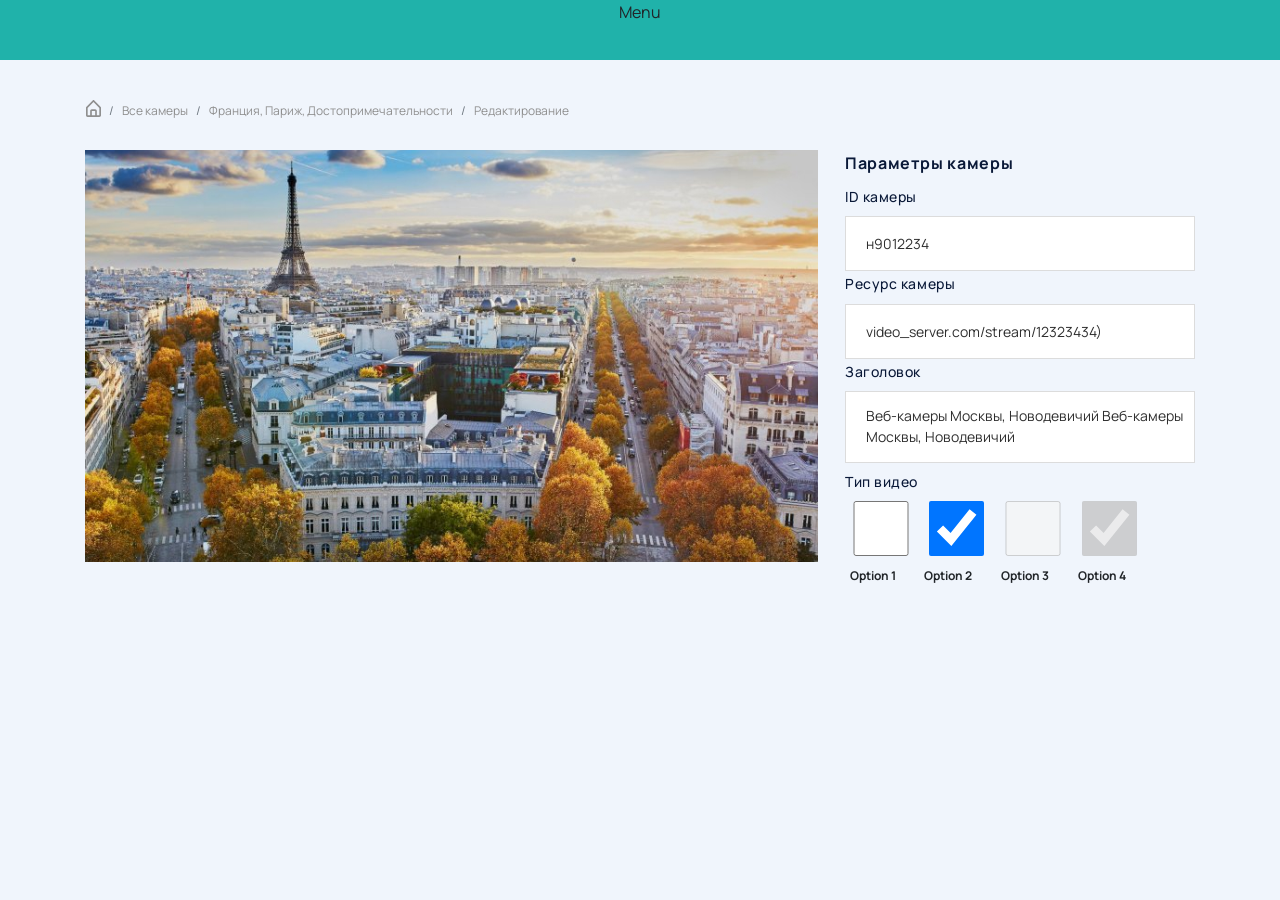
==== 4 Страница выбранной камеры - редактирование/index.html @ 73a0d52f "13.09" ====
<!DOCTYPE html>
<html lang="en">

<head>
    <meta charset="UTF-8">
    <meta http-equiv="X-UA-Compatible" content="IE=edge">
    <meta name="viewport" content="width=device-width, initial-scale=1.0">
    <link rel="stylesheet" href="https://maxcdn.bootstrapcdn.com/bootstrap/4.0.0/css/bootstrap.min.css"
        integrity="sha384-Gn5384xqQ1aoWXA+058RXPxPg6fy4IWvTNh0E263XmFcJlSAwiGgFAW/dAiS6JXm" crossorigin="anonymous">
    <link rel="stylesheet" href="css/style.css">
    <link rel="preconnect" href="https://fonts.googleapis.com">
    <link rel="preconnect" href="https://fonts.gstatic.com" crossorigin>
    <link href="https://fonts.googleapis.com/css2?family=Manrope:wght@200;300;400;500;600;700;800&display=swap"
        rel="stylesheet">
    <title>Document</title>
</head>

<body>
    <div class="navv">
        <p>Menu</p>
    </div>
    <main>
        <div class="container">
            <div class="row">
                <div aria-label="breadcrumb page_name">
                    <ol class="breadcrumb align-items-center">
                        <li class="breadcrumb-item home_icom">
                            <a href="">
                                <svg xmlns="http://www.w3.org/2000/svg" width="15" height="17" viewBox="0 0 15 17"
                                    fill="none">
                                    <path
                                        d="M1.66667 17H13.3333C14.2525 17 15 16.2376 15 15.3V7.65009C15.0001 7.53846 14.9786 7.4279 14.9367 7.32477C14.8948 7.22165 14.8333 7.12798 14.7558 7.04915L8.08917 0.249218C8.01184 0.170215 7.92001 0.107539 7.81891 0.0647751C7.71781 0.0220114 7.60944 0 7.5 0C7.39056 0 7.28218 0.0220114 7.18109 0.0647751C7.07999 0.107539 6.98816 0.170215 6.91083 0.249218L0.244167 7.04915C0.166669 7.12798 0.105203 7.22165 0.0633014 7.32477C0.0213996 7.4279 -0.000112617 7.53846 4.43347e-07 7.65009V15.3C4.43347e-07 16.2376 0.7475 17 1.66667 17ZM5.83333 15.3V11.0501H9.16667V15.3H5.83333ZM1.66667 8.00199L7.5 2.05205L13.3333 8.00199L13.3342 15.3H10.8333V11.0501C10.8333 10.1125 10.0858 9.35008 9.16667 9.35008H5.83333C4.91417 9.35008 4.16667 10.1125 4.16667 11.0501V15.3H1.66667V8.00199Z"
                                        fill="#8F8F8F" />
                                </svg>
                            </a>
                        </li>
                        <li class="breadcrumb-item"><a href="">Все камеры</a></li>
                        <li class="breadcrumb-item"><a href="">Франция, Париж, Достопримечательности</a></li>
                        <li class="breadcrumb-item active" aria-current="page">Редактирование</li>
                    </ol>
                </div>
            </div>
            <div class="row">
                <div class="col-xl-8">
                    <div class="full_vieu">
                        <img src="img/image 1.jpg" alt="">
                    </div>
                </div>
                <div class="col-xl-4 camera_settings">
                    <h2>Параметры камеры</h2>
                    <form action="">
                        <label for="" class="label">ID камеры</label>
                        <input type="text" value="н9012234">
                        <label for="" class="label">Ресурс камеры</label>
                        <input type="text" value="video_server.com/stream/12323434)">
                        <label for="" class="label">Заголовок</label>
                        <textarea>Веб-камеры Москвы, Новодевичий Веб-камеры Москвы, Новодевичий</textarea>
                        <div class="form-group badge-checkboxes">
                            <label class="label">Тип видео</label>
                            <div>
                                <label class="checkbox-inline">
                                    <input type="checkbox" value="">
                                    <span class="badge">Option 1</span>
                                </label>
                                <label class="checkbox-inline">
                                    <input type="checkbox" value="" checked="">
                                    <span class="badge">Option 2</span>
                                </label>
                                <label class="checkbox-inline disabled">
                                    <input type="checkbox" value="" disabled="">
                                    <span class="badge">Option 3</span>
                                </label>
                                <label class="checkbox-inline disabled">
                                    <input type="checkbox" value="" disabled="" checked="">
                                    <span class="badge">Option 4</span>
                                </label>
                            </div>
                        </div>
                    </form>
                </div>
            </div>
        </div>
    </main>
    <script src="https://code.jquery.com/jquery-3.2.1.slim.min.js"
        integrity="sha384-KJ3o2DKtIkvYIK3UENzmM7KCkRr/rE9/Qpg6aAZGJwFDMVNA/GpGFF93hXpG5KkN"
        crossorigin="anonymous"></script>
    <script src="https://cdnjs.cloudflare.com/ajax/libs/popper.js/1.12.9/umd/popper.min.js"
        integrity="sha384-ApNbgh9B+Y1QKtv3Rn7W3mgPxhU9K/ScQsAP7hUibX39j7fakFPskvXusvfa0b4Q"
        crossorigin="anonymous"></script>
    <script src="https://maxcdn.bootstrapcdn.com/bootstrap/4.0.0/js/bootstrap.min.js"
        integrity="sha384-JZR6Spejh4U02d8jOt6vLEHfe/JQGiRRSQQxSfFWpi1MquVdAyjUar5+76PVCmYl"
        crossorigin="anonymous"></script>
    <script src="https://ajax.googleapis.com/ajax/libs/jquery/3.5.1/jquery.min.js"></script>
    <script src="scripts/script.js"></script>
</body>

</html>
---- 4 Страница выбранной камеры - редактирование/css/style.css ----
body{
    font-family: 'Manrope', sans-serif !important;
}
.navv{
    width: 100%;
    position: absolute;
    height: 60px;
    background-color: lightseagreen;
    text-align: center;
}
main{
    background-color: #F0F5FC;
    height: 100vh;
}
.breadcrumb{
    background-color: transparent;
    padding-top: 100px;
}
.breadcrumb a{
    color: #8F8F8F;
    font-size: 12px;
}
.breadcrumb li{
    font-size: 12px;
}
.breadcrumb .active{
    color: #8F8F8F;
}
.full_vieu{
    width: 733px;
    height: 412px;
}
.full_vieu img{
    width: 100%;
    height: 100%;
    transition: 0.5s;
}
.camera_settings h2{
    font-weight: 700;
    font-size: 16px;
    line-height: 165.9%;
    letter-spacing: 0.04em;
    color: #0A1938;
}
.label {
    font-weight: 500;
    font-size: 14px;
    line-height: 165.9%;
    letter-spacing: 0.04em;
    color: #0A1938;
}
.camera_settings input{
    width: 100%;
    height: 55px;
    border: 1px solid #DCDCDC;
    padding-left: 20px;
    font-size: 14px;
    color: #2F2F2F;
}
.camera_settings textarea{
    resize: none;
    width: 100%;
    height: 72px;
    border: 1px solid #DCDCDC;
    padding-left: 20px;
    font-size: 14px;
    color: #2F2F2F;
    padding-top: 13px;
    padding-bottom: 10px;
}
input:focus {
    outline: none;
    border: 2px solid #30A1DB;
}
textarea:focus {
    outline: none;
    border: 2px solid #30A1DB;
}
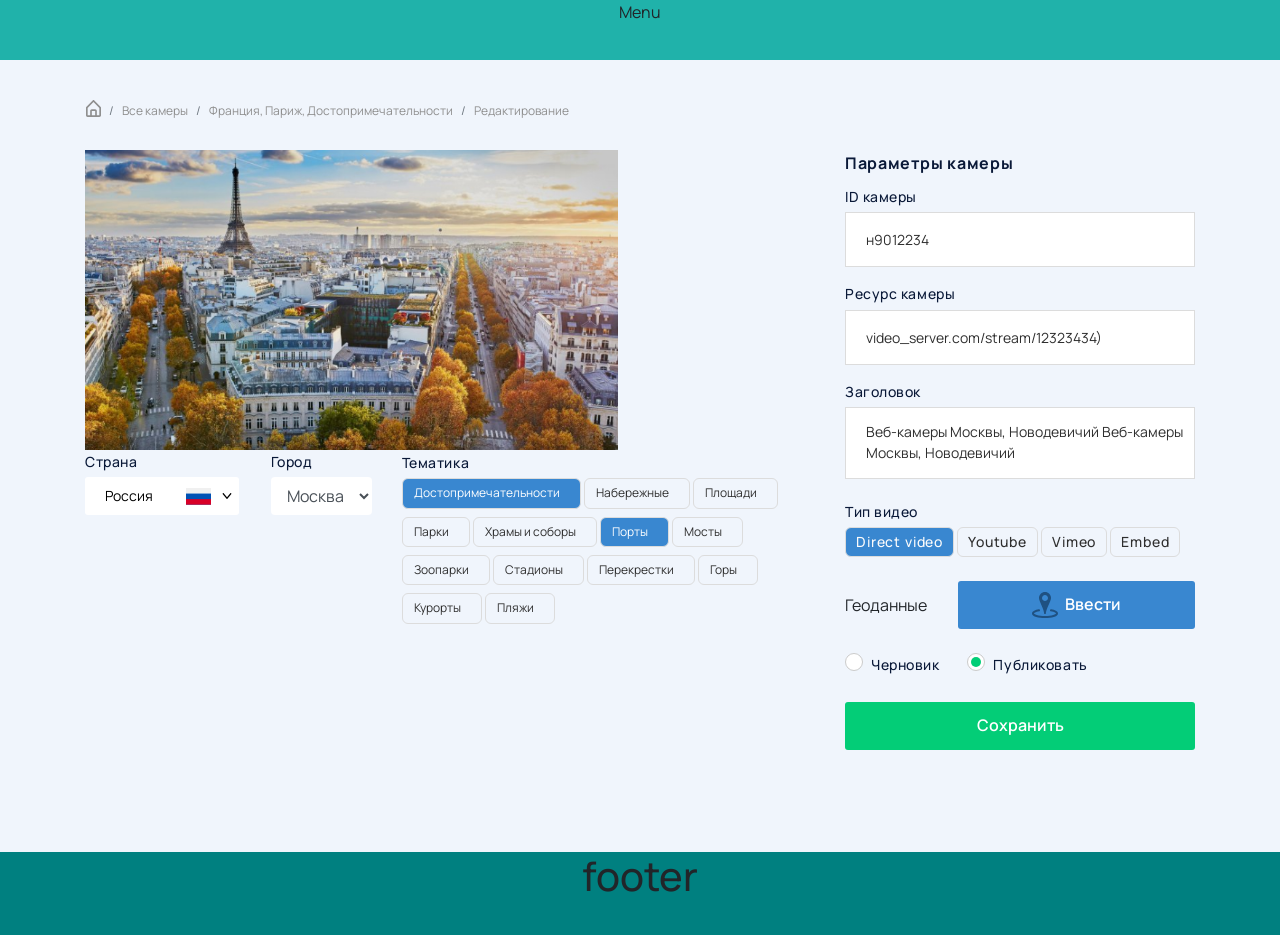
==== commit 746f401d: "14.09" ====
--- a/4 Страница выбранной камеры - редактирование/index.html
+++ b/4 Страница выбранной камеры - редактирование/index.html
@@ -12,6 +12,7 @@
     <link rel="preconnect" href="https://fonts.gstatic.com" crossorigin>
     <link href="https://fonts.googleapis.com/css2?family=Manrope:wght@200;300;400;500;600;700;800&display=swap"
         rel="stylesheet">
+
     <title>Document</title>
 </head>
 
@@ -45,42 +46,227 @@
                     <div class="full_vieu">
                         <img src="img/image 1.jpg" alt="">
                     </div>
+                    <div class="row">
+                        <div class="col-xl-5 d-flex justify-content-between">
+                            <div id="lang_selector" class="language-dropdown">
+                                <p class="label">Страна</p>
+                                <label for="toggle" class="lang-flag lang-en" title="Click to select the language">
+                                    <span class="flag_name" id="rus">Россия</span>
+                                    <span class="flag_name" id="fran">Франция</span>
+                                    <span class="flag_name" id="chin">Китай</span>
+                                    <span class="flag"></span>
+                                    <svg id="show_camera_icon" xmlns="http://www.w3.org/2000/svg" width="14" height="6"
+                                        viewBox="0 0 16 11" fill="none">
+                                        <path
+                                            d="M8.79208 10.4725L15.6716 2.31148C16.1095 1.79234 16.1095 0.950652 15.6716 0.431767C15.2342 -0.0871597 14.5246 -0.0871597 14.0872 0.431767L7.99989 7.65297L1.91276 0.431977C1.47513 -0.0869498 0.765684 -0.0869498 0.328226 0.431977C-0.109409 0.950904 -0.109409 1.79255 0.328226 2.31169L7.20786 10.4727C7.4267 10.7321 7.7132 10.8617 7.99985 10.8617C8.28664 10.8617 8.57335 10.7319 8.79208 10.4725Z"
+                                            fill="#000" />
+                                    </svg>
+                                </label>
+                                <ul class="lang-list">
+                                    <li class="lang lang-en selected" title="EN">
+                                        <span class="flag_name">Россия</span>
+                                        <span class="flag"></span>
+                                    </li>
+                                    <li class="lang lang-pt" title="PT">
+                                        <span class="flag_name">Франция</span>
+                                        <span class="flag"></span>
+                                    </li>
+                                    <li class="lang lang-es" title="ES">
+                                        <span class="flag_name">Китай</span>
+                                        <span class="flag"></span>
+                                    </li>
+                                </ul>
+                            </div>
+                            <div class="city_selector">
+                                <p class="label">Город</p>
+                                <select class="form-control" id="gender1">
+                                    <option>Москва</option>
+                                    <option>Париж</option>
+                                    <option>Пекин</option>
+                                </select>
+
+                            </div>
+                        </div>
+                        <div class="col-xl-7">
+                            <label for="" class="label">Тематика</label>
+                            <div class="subjectss">
+                                <div class="form-group badge-checkboxes">
+                                    <div>
+                                        <label class="checkbox-inline">
+                                            <input type="checkbox" value="" checked="">
+                                            <span class="badge">Достопримечательности</span>
+                                        </label>
+                                        <label class="checkbox-inline">
+                                            <input type="checkbox" value="">
+                                            <span class="badge">Набережные</span>
+                                        </label>
+                                        <label class="checkbox-inline">
+                                            <input type="checkbox" value="">
+                                            <span class="badge">Площади</span>
+                                        </label>
+                                        <label class="checkbox-inline">
+                                            <input type="checkbox" value="">
+                                            <span class="badge">Парки</span>
+                                        </label>
+                                        <label class="checkbox-inline">
+                                            <input type="checkbox" value="">
+                                            <span class="badge">Храмы и соборы</span>
+                                        </label>
+                                        <label class="checkbox-inline">
+                                            <input type="checkbox" value="" checked="">
+                                            <span class="badge">Порты</span>
+                                        </label>
+                                        <label class="checkbox-inline">
+                                            <input type="checkbox" value="">
+                                            <span class="badge">Мосты</span>
+                                        </label>
+                                        <label class="checkbox-inline">
+                                            <input type="checkbox" value="">
+                                            <span class="badge">Зоопарки</span>
+                                        </label>
+                                        <label class="checkbox-inline">
+                                            <input type="checkbox" value="">
+                                            <span class="badge">Стадионы</span>
+                                        </label>
+                                        <label class="checkbox-inline">
+                                            <input type="checkbox" value="">
+                                            <span class="badge">Перекрестки</span>
+                                        </label>
+                                        <label class="checkbox-inline">
+                                            <input type="checkbox" value="">
+                                            <span class="badge">Горы</span>
+                                        </label>
+                                        <label class="checkbox-inline">
+                                            <input type="checkbox" value="">
+                                            <span class="badge">Курорты</span>
+                                        </label>
+                                        <label class="checkbox-inline">
+                                            <input type="checkbox" value="">
+                                            <span class="badge">Пляжи</span>
+                                        </label>
+                                    </div>
+                                </div>
+                            </div>
+                        </div>
+                    </div>
                 </div>
                 <div class="col-xl-4 camera_settings">
                     <h2>Параметры камеры</h2>
                     <form action="">
-                        <label for="" class="label">ID камеры</label>
-                        <input type="text" value="н9012234">
-                        <label for="" class="label">Ресурс камеры</label>
-                        <input type="text" value="video_server.com/stream/12323434)">
-                        <label for="" class="label">Заголовок</label>
-                        <textarea>Веб-камеры Москвы, Новодевичий Веб-камеры Москвы, Новодевичий</textarea>
+                        <div class="about_cameras">
+                            <label for="" class="label">ID камеры</label>
+                            <input type="text" value="н9012234">
+                            <label for="" class="label">Ресурс камеры</label>
+                            <input type="text" value="video_server.com/stream/12323434)">
+                            <label for="" class="label">Заголовок</label>
+                            <textarea>Веб-камеры Москвы, Новодевичий Веб-камеры Москвы, Новодевичий</textarea>
+                        </div>
                         <div class="form-group badge-checkboxes">
                             <label class="label">Тип видео</label>
                             <div>
                                 <label class="checkbox-inline">
+                                    <input type="checkbox" value="" checked="">
+                                    <span class="badge">Direct video</span>
+                                </label>
+                                <label class="checkbox-inline">
                                     <input type="checkbox" value="">
-                                    <span class="badge">Option 1</span>
-                                </label>
-                                <label class="checkbox-inline">
-                                    <input type="checkbox" value="" checked="">
-                                    <span class="badge">Option 2</span>
-                                </label>
-                                <label class="checkbox-inline disabled">
-                                    <input type="checkbox" value="" disabled="">
-                                    <span class="badge">Option 3</span>
-                                </label>
-                                <label class="checkbox-inline disabled">
-                                    <input type="checkbox" value="" disabled="" checked="">
-                                    <span class="badge">Option 4</span>
-                                </label>
-                            </div>
-                        </div>
+                                    <span class="badge">Youtube</span>
+                                </label>
+                                <label class="checkbox-inline">
+                                    <input type="checkbox" value="">
+                                    <span class="badge">Vimeo</span>
+                                </label>
+                                <label class="checkbox-inline">
+                                    <input type="checkbox" value="">
+                                    <span class="badge">Embed</span>
+                                </label>
+                            </div>
+                        </div>
+                        <div class="geodata">
+                            <label class="Геоданные">Геоданные</label>
+                            <button type="button" class="btn" data-toggle="modal" data-target="#exampleModal">
+                                <svg xmlns="http://www.w3.org/2000/svg" width="26" height="26" viewBox="0 0 26 26"
+                                    fill="none">
+                                    <path
+                                        d="M13 0C11.4087 0 9.88258 0.632141 8.75736 1.75736C7.63214 2.88258 7 4.4087 7 6C7 9.314 12.219 17.543 12.219 22H13.781C13.781 17.558 19 9.044 19 6C19 4.4087 18.3679 2.88258 17.2426 1.75736C16.1174 0.632141 14.5913 0 13 0V0ZM13 3C13.7956 3 14.5587 3.31607 15.1213 3.87868C15.6839 4.44129 16 5.20435 16 6C16 6.79565 15.6839 7.55871 15.1213 8.12132C14.5587 8.68393 13.7956 9 13 9C12.2044 9 11.4413 8.68393 10.8787 8.12132C10.3161 7.55871 10 6.79565 10 6C10 5.20435 10.3161 4.44129 10.8787 3.87868C11.4413 3.31607 12.2044 3 13 3ZM6.844 17.281C6.82263 17.2909 6.80162 17.3016 6.781 17.313C4.936 17.637 3.372 18.081 2.188 18.688C1.595 18.991 1.084 19.35 0.688 19.781C0.291 20.213 0 20.774 0 21.406C0 22.354 0.628 23.095 1.375 23.625C2.122 24.155 3.065 24.56 4.219 24.906C6.524 25.598 9.605 26 13 26C16.395 26 19.476 25.598 21.781 24.906C22.934 24.56 23.878 24.156 24.625 23.625C25.372 23.095 26 22.354 26 21.406C26 20.772 25.71 20.182 25.312 19.75C24.914 19.318 24.408 18.991 23.812 18.687C22.622 18.08 21.043 17.636 19.187 17.312C19.0565 17.2867 18.9223 17.2877 18.7922 17.3149C18.662 17.3421 18.5387 17.3949 18.4292 17.4704C18.3198 17.5458 18.2265 17.6423 18.1548 17.7542C18.083 17.8662 18.0344 17.9912 18.0116 18.1222C17.9888 18.2532 17.9923 18.3873 18.022 18.5169C18.0516 18.6465 18.1068 18.7688 18.1843 18.8768C18.2618 18.9848 18.3601 19.0763 18.4734 19.1458C18.5866 19.2154 18.7126 19.2617 18.844 19.282C20.567 19.582 21.999 20.007 22.906 20.469C23.36 20.699 23.679 20.946 23.844 21.125C24.009 21.304 24 21.375 24 21.406C24 21.453 23.936 21.669 23.469 22C23.002 22.331 22.206 22.694 21.187 23C19.15 23.611 16.232 24 13 24C9.768 24 6.85 23.611 4.812 23C3.794 22.694 2.998 22.331 2.532 22C2.064 21.669 2 21.453 2 21.406C2 21.376 1.993 21.303 2.156 21.125C2.32 20.947 2.643 20.699 3.094 20.469C3.994 20.008 5.412 19.583 7.125 19.281C7.25825 19.2648 7.38694 19.2222 7.50355 19.1558C7.62016 19.0893 7.72235 19.0002 7.80414 18.8938C7.88593 18.7873 7.94568 18.6657 7.9799 18.5359C8.01413 18.4061 8.02213 18.2708 8.00346 18.1378C7.98478 18.0049 7.9398 17.877 7.87113 17.7617C7.80247 17.6464 7.7115 17.5459 7.60355 17.4661C7.49559 17.3863 7.37282 17.3289 7.24241 17.2971C7.11199 17.2653 6.97655 17.2598 6.844 17.281Z"
+                                        fill="#1F5181" />
+                                </svg>
+                                Ввести</button>
+                        </div>
+                        <div class="radio_block">
+                            <div class="rdio rdio-primary radio-inline"> <input name="radio" value="1" id="radio1"
+                                    type="radio">
+                                <label for="radio1" class="label">Черновик</label>
+                            </div>
+                            <div class="rdio rdio-primary radio-inline">
+                                <input name="radio" value="2" id="radio2" type="radio" checked>
+                                <label for="radio2" class="label">Публиковать</label>
+                            </div>
+                        </div>
+
+
+                        <button class="btn btn_save">Сохранить</button>
                     </form>
+                </div>
+            </div>
+        </div>
+        <div class="modal fade" id="exampleModal" tabindex="-1" role="dialog" aria-labelledby="exampleModalLabel"
+            aria-hidden="true">
+            <div class="modal-dialog modal-dialog-centered" role="document">
+                <div class="modal-content">
+                    <div class="modal-header">
+                        <button type="button" class="close" data-dismiss="modal" aria-label="Close">
+                            <span aria-hidden="true">&times;</span>
+                        </button>
+                    </div>
+                    <div class="modal-body">
+                        <h5 class="modal-title" id="exampleModalLabel">Ввод геоданных</h5>
+
+                        <form action="" class="modal_input">
+                            <input type="text" value="55°45′21″">
+                            <input type="text" value="37°37′04​″">
+                            <button class="btn">
+                                <svg xmlns="http://www.w3.org/2000/svg" width="21" height="15" viewBox="0 0 21 15"
+                                    fill="none">
+                                    <path
+                                        d="M7.13253 14.7054L0.307525 8.16802C-0.102508 7.77527 -0.102508 7.13846 0.307525 6.74567L1.79242 5.32332C2.20245 4.93053 2.86731 4.93053 3.27735 5.32332L7.875 9.72717L17.7227 0.294565C18.1327 -0.0981884 18.7976 -0.0981884 19.2076 0.294565L20.6925 1.71692C21.1025 2.10967 21.1025 2.74647 20.6925 3.13927L8.61746 14.7054C8.20739 15.0982 7.54257 15.0982 7.13253 14.7054Z"
+                                        fill="white" />
+                                </svg>
+                            </button>
+                        </form>
+                        <div class="map">
+                            <svg xmlns="http://www.w3.org/2000/svg" width="20" height="28" viewBox="0 0 20 28"
+                                fill="none">
+                                <g clip-path="url(#clip0)">
+                                    <path fill-rule="evenodd" clip-rule="evenodd"
+                                        d="M14.1632 9.36091L10.6918 6.9688L13.156 5.84521C13.4367 6.16269 13.6684 6.5206 13.8434 6.907C14.1932 7.67422 14.3047 8.52929 14.1632 9.36091ZM10.8342 12.8076L11.1179 10.1208L7.26153 11.8787C7.74854 12.2939 8.32294 12.5931 8.94167 12.7539C9.5604 12.9148 10.2074 12.9331 10.8342 12.8076ZM11.3637 12.6644C11.4925 12.6196 11.6215 12.57 11.7467 12.5129C12.2921 12.2646 12.7784 11.9026 13.1732 11.4508C13.568 10.9991 13.8622 10.4682 14.0361 9.89342L11.8155 8.36303L11.3637 12.6644ZM6.8661 11.4945L9.32701 10.3741L5.85228 7.87737C5.80319 8.13624 5.77837 8.39915 5.77814 8.66266V8.66778C5.778 9.26834 5.90639 9.86193 6.15465 10.4085C6.33521 10.8047 6.57513 11.171 6.8661 11.4945ZM8.59836 4.66509C8.48319 4.70625 8.3682 4.75119 8.25304 4.80259C7.72024 5.0454 7.24371 5.39681 6.85379 5.83444C6.46386 6.27207 6.16909 6.78634 5.98824 7.34448L8.19631 8.93194L8.59836 4.66509ZM9.15188 4.52874L8.86991 7.21534L12.7263 5.45779C12.2389 5.04264 11.6642 4.74341 11.0452 4.58252C10.4262 4.42163 9.77897 4.40325 9.15188 4.52874Z"
+                                        fill="#3987D0" />
+                                    <path fill-rule="evenodd" clip-rule="evenodd"
+                                        d="M8.43944 6.31705C6.12376 7.87605 7.23517 11.4896 10.0004 11.4896C12.7638 11.4896 13.8785 7.87852 11.5615 6.31705C11.099 6.00857 10.5559 5.84399 10.0005 5.84399C9.445 5.84399 8.90193 6.00857 8.43944 6.31705Z"
+                                        fill="#FEFEFE" />
+                                </g>
+                                <path
+                                    d="M9.99576 8.37514e-10C7.35274 0.00220104 4.81798 1.04713 2.94511 2.90657C1.07224 4.76601 0.0134496 7.28884 0 9.92406C0 13.8751 2.22317 17.1831 3.85235 19.5943L4.14934 20.0343C5.77028 22.3766 7.50918 24.6356 9.35935 26.8026L10.0042 27.5556L10.6491 26.8026C12.4991 24.6354 14.238 22.3764 15.8591 20.0343L16.1561 19.5858C17.7768 17.1746 20 13.8751 20 9.92406C19.9865 7.28738 18.9266 4.76327 17.0519 2.90359C15.1772 1.04391 12.6402 -3.41429e-05 9.99576 8.37514e-10ZM9.99576 14.3827C8.89483 14.3827 7.81862 14.0572 6.90323 13.4473C5.98784 12.8375 5.27438 11.9707 4.85308 10.9566C4.43177 9.94244 4.32154 8.82651 4.53632 7.74991C4.7511 6.67331 5.28124 5.68439 6.05972 4.90821C6.83819 4.13202 7.83003 3.60343 8.90981 3.38928C9.98958 3.17513 11.1088 3.28504 12.1259 3.70511C13.1431 4.12518 14.0124 4.83654 14.624 5.74924C15.2357 6.66194 15.5622 7.73498 15.5622 8.83267C15.5622 10.3046 14.9757 11.7163 13.9318 12.7571C12.8879 13.798 11.4721 14.3827 9.99576 14.3827Z"
+                                    fill="#3987D0" />
+                                <defs>
+                                    <clipPath id="clip0">
+                                        <rect width="8.44444" height="8.44444" fill="white"
+                                            transform="translate(5.77814 4.44458)" />
+                                    </clipPath>
+                                </defs>
+                            </svg>
+                        </div>
+                    </div>
+                    <div class="modal-footer">
+                        <button type="button" class="btn btn_modal">Save changes</button>
+                    </div>
                 </div>
             </div>
         </div>
     </main>
+    <footer>
+       <h1> footer</h1>
+    </footer>
     <script src="https://code.jquery.com/jquery-3.2.1.slim.min.js"
         integrity="sha384-KJ3o2DKtIkvYIK3UENzmM7KCkRr/rE9/Qpg6aAZGJwFDMVNA/GpGFF93hXpG5KkN"
         crossorigin="anonymous"></script>
--- a/4 Страница выбранной камеры - редактирование/css/style.css
+++ b/4 Страница выбранной камеры - редактирование/css/style.css
@@ -8,9 +8,14 @@
     background-color: lightseagreen;
     text-align: center;
 }
+footer{
+    text-align: center;
+    height: 83px;
+    background-color: teal;
+}
 main{
     background-color: #F0F5FC;
-    height: 100vh;
+    height: calc(100vh - 83px);
 }
 .breadcrumb{
     background-color: transparent;
@@ -35,6 +40,158 @@
     height: 100%;
     transition: 0.5s;
 }
+.subjectss .badge{
+    background: #3987D0;
+    border-radius: 6px;
+    font-weight: 400;
+    font-size: 12px;
+    line-height: 187.9%;
+    color: #FFFFFF;
+    text-shadow: 13px 1px 45px rgba(0, 0, 0, 0.15);
+    padding-left: 11px;
+    padding-right: 20px;
+    cursor: pointer;
+}
+.badge:hover{
+    background: #3987D0 !important;
+    color: #FFFFFF !important;
+
+}
+.language-dropdown {
+    display: inline-block;
+    /*filter: drop-shadow(0px 4px 4px rgba(0, 0, 0, 0.25));*/
+}
+/* .lang-flag span{
+    position: relative;
+}
+.lang-flag span:before{
+    content: '';
+    position: absolute;
+    top: 50%;
+    right: 0%;
+    transform: translate(50%,-55%);
+    width: 5px;
+    height: 5px;
+    border-left: 5px solid transparent;
+    border-right: 5px solid transparent;
+    border-top: 5px solid #C4C4C4;
+} */
+.language-dropdown .lang-en .flag {
+    background-image: url("../img/russia.svg");
+}
+.language-dropdown .lang-pt .flag {
+    background-image: url("../img/france.svg");
+}
+.language-dropdown .lang-es .flag {
+    background-image: url("../img/china.svg");
+}
+.language-dropdown label, .language-dropdown ul li {
+    display: flex;
+    width: 154px;
+    height: 38px;
+    background: #fff;
+    padding: 0px 6px;
+    cursor: pointer;
+    align-items: center;
+    justify-content: space-between;
+}
+.language-dropdown ul.lang-list {
+    visibility: hidden;
+    opacity: 0;
+    z-index: 1;
+    /* position: absolute; */
+    padding: 0
+    ;
+}
+.language-dropdown ul.lang-list li {
+    /* border-bottom: 1px solid #0c0a0a; */
+}
+.language-dropdown ul.lang-list li:last-child {
+    border-bottom-right-radius: 2px;
+    border-bottom-left-radius: 2px;
+}
+.language-dropdown ul.lang-list li.selected {
+    display: none;
+}
+.language-dropdown label {
+    position: relative;
+    border-radius: 3px;
+    z-index: 2;
+}
+.language-dropdown label{
+    margin-bottom: 0;
+}
+.language-dropdown .lang-flag .flag, .language-dropdown .lang-list .lang .flag {
+    float: left;
+    width: 69.36px;
+    height: 100%;
+    cursor: pointer;
+    background-repeat: no-repeat;
+    background-position: center;
+}
+.language-dropdown.open ul.lang-list {
+    visibility: visible;
+    opacity: 1;
+}
+.language-dropdown.open label {
+    border-bottom-left-radius: 0px;
+    border-bottom-right-radius: 0px;
+}
+.animate, .lang-flag, .lang-list {
+    cursor: pointer;
+    -webkit-transition: all 0.5s;
+    -moz-transition: all 0.5s;
+    -ms-transition: all 0.5s;
+    -ms-transition: all 0.5s;
+    transition: all 0.5s;
+    backface-visibility: hidden;
+    -webkit-backface-visibility: hidden;
+    -moz-backface-visibility: hidden;
+    -ms-backface-visibility: hidden;
+}
+#lang_selector label{
+    display: flex;
+    width: 154px;
+    align-items: center;
+    justify-content: space-between;
+}
+#fran{
+    display: none;
+}
+#chin{
+    display: none;
+}
+.flag_name{
+    padding-left: 14px;
+    font-weight: 400;
+    font-size: 14px;
+    line-height: 187.9%;
+    color: #000000;
+    text-shadow: 13px 1px 45px rgba(0, 0, 0, 0.15);
+}
+.lang:hover{
+    background: #CCE6F3
+}
+.lang-flag svg{
+    position: absolute;
+    right: 5px;
+}
+
+.city_selector .form-control{
+    border: transparent;
+    cursor: pointer;
+}
+.city_selector .form-control:focus{
+    border: none;
+    outline:  none;
+    box-shadow: none;
+}
+
+
+
+
+
+
 .camera_settings h2{
     font-weight: 700;
     font-size: 16px;
@@ -48,16 +205,18 @@
     line-height: 165.9%;
     letter-spacing: 0.04em;
     color: #0A1938;
-}
-.camera_settings input{
+    margin-bottom: 4px;
+}
+.about_cameras input{
     width: 100%;
     height: 55px;
     border: 1px solid #DCDCDC;
     padding-left: 20px;
     font-size: 14px;
     color: #2F2F2F;
-}
-.camera_settings textarea{
+    margin-bottom: 14px;
+}
+.about_cameras textarea{
     resize: none;
     width: 100%;
     height: 72px;
@@ -67,6 +226,7 @@
     color: #2F2F2F;
     padding-top: 13px;
     padding-bottom: 10px;
+    margin-bottom: 14px;
 }
 input:focus {
     outline: none;
@@ -75,4 +235,258 @@
 textarea:focus {
     outline: none;
     border: 2px solid #30A1DB;
+}
+.camera_settings .badge{
+    background: #3987D0;
+    border-radius: 6px;
+    font-weight: 500;
+    font-size: 14px;
+    line-height: 200%;
+    text-align: center;
+    letter-spacing: 0.06em;
+    color: #FBFBFB;
+    text-shadow: 13px 1px 45px rgba(0, 0, 0, 0.15);
+    padding: 0 10px;
+    cursor: pointer;
+}
+.badge-checkboxes .checkbox input[type="checkbox"],
+.badge-checkboxes label.checkbox-inline input[type="checkbox"] {
+    position: absolute;
+    clip: rect(0 0 0 0);
+}
+.badge-checkboxes .checkbox label,
+.badge-checkboxes label.checkbox-inline {
+    padding-left:0; 
+}
+.badge-checkboxes .checkbox input[type="checkbox"] + .badge,
+.badge-checkboxes label.checkbox-inline input[type="checkbox"] + .badge {
+    border:1px solid #DCDCDC; 
+    -webkit-touch-callout: none;
+    -webkit-user-select: none;
+    -khtml-user-select: none;
+    -moz-user-select: none;
+    -ms-user-select: none;
+    user-select: none;
+}
+.badge-checkboxes .checkbox input[type="checkbox"]:not(:checked) + .badge,
+.badge-checkboxes label.checkbox-inline input[type="checkbox"]:not(:checked) + .badge{
+    background-color:Transparent;
+    color:#2F2F2F;
+}
+.geodata button{
+    width: 237px;
+    height: 48px;
+    background: #3987D0;
+    border-radius: 3px;
+    font-weight: 600;
+    font-size: 16px;
+    line-height: 133.9%;
+    text-align: center;
+    color: #FFFFFF;
+    display: flex;
+    align-items: center;
+    justify-content: center;
+}
+.geodata button svg{
+    margin-right: 7px;
+}
+.geodata button:hover{
+    background: #255C8E;
+}
+.geodata button:hover svg path{
+    fill: #3987D0;
+}
+.geodata{
+    display: flex;
+    align-items: center;
+    justify-content: space-between;
+}
+.geodata label{
+    margin-bottom: 0;
+}
+.radio_block{
+    display: flex;
+    margin-top: 23px;
+    margin-bottom: 19px;
+}
+
+.btn_save{
+    width: 100%;
+    height: 48px;
+    background: #03CD77;
+    border-radius: 3px;
+    font-weight: 600;
+    font-size: 16px;
+    line-height: 133.9%;
+    text-align: center;
+    color: #FFFFFF;
+}
+.btn_save:hover{
+    background-color: #1B2B49 !important;
+}
+.btn_save:active{
+    background-color: #1D9D67 !important;
+    outline: none !important;
+    box-shadow:none !important;
+}
+
+
+.rdio {
+    position: relative;
+    margin-right: 28px;
+}
+.rdio input[type="radio"] {
+    opacity: 0;
+}
+.rdio label {
+    padding-left: 10px;
+    cursor: pointer;
+    margin-bottom: 7px !important;
+}
+.rdio label:before {
+    width: 18px;
+    height: 18px;
+    position: absolute;
+    top: 1px;
+    left: 0;
+    content: '';
+    display: inline-block;
+    -moz-border-radius: 50px;
+    -webkit-border-radius: 50px;
+    border-radius: 50px;
+    border: 1px solid #CBCBCB;
+    background: #fff;
+}
+.rdio input[type="radio"] {
+    margin: 0px;
+}
+.rdio input[type="radio"]:disabled + label {
+    color: #999;
+}
+.rdio input[type="radio"]:disabled + label:before {
+    background-color: #02CE77;
+}
+.rdio input[type="radio"]:checked + label::after {
+    content: '';
+    position: absolute;
+    top: 5px;
+    left: 4px;
+    display: inline-block;
+    font-size: 11px;
+    width: 10px;
+    height: 10px;
+    background-color: #02CE77;
+    -moz-border-radius: 50px;
+    -webkit-border-radius: 50px;
+    border-radius: 50px;
+}
+.rdio-default input[type="radio"]:checked + label:before {
+    border-color: #CBCBCB;
+}
+.rdio-primary input[type="radio"]:checked + label:before {
+    border-color: #CBCBCB;
+}
+.rdio-primary input[type="radio"]:checked + label::after {
+    background-color: #02CE77;
+}
+.modal_input{
+    display: flex;
+    align-items: center;
+    justify-content: space-between;
+}
+.modal_input input{
+    height: 55px;
+    width: 162px;
+    border: 1px solid #DCDCDC;
+    font-size: 14px;
+    line-height: 187.9%;
+    color: #2F2F2F;
+    padding-left: 20px;
+}
+.modal_input button{
+    height: 55px;
+    background: #03CD77;
+    border-radius: 3px;
+}
+.modal_input button:hover{
+    background-color: #1B2B49 !important;
+}
+.modal_input button:active{
+    background-color: #1D9D67 !important;
+    outline: none !important;
+    box-shadow:none !important;
+}
+.modal-content{
+    width: 85%;
+    background: #F0F5FC;
+}
+.modal-header, .modal-footer{
+    border: none;
+}
+.btn_modal{
+    width: 100%;
+    height: 48px;
+    background: #03CD77;
+    border-radius: 3px;
+    font-weight: 600;
+    font-size: 16px;
+    line-height: 133.9%;
+    text-align: center;
+    color: #FFFFFF;
+}
+.btn_modal:hover{
+    background-color: #1B2B49 !important;
+}
+.btn_modal:active{
+    background-color: #1D9D67 !important;
+    outline: none !important;
+    box-shadow:none !important;
+}
+.map{
+    height: 262px;
+    background-image: url(../img/image\ 3.jpg);
+    background-size: cover;
+    display: flex;
+    align-items: center;
+    justify-content: center;
+    margin-top: 12px;
+}
+.map svg{
+    width: 22px;
+    height: 29px;
+    transform: translate(10px, -30px);
+}
+.map svg path{
+    fill: #02CE77;
+}
+.modal-title{
+    font-weight: 700;
+    font-size: 16px;
+    line-height: 165.9%;
+    letter-spacing: 0.04em;
+    color: #0A1938;
+    text-align: center;
+    padding-bottom: 40px;
+}
+.modal-header{
+    text-align: center;
+    padding-bottom: 0;
+}
+.modal-header button{
+    outline: none;
+}
+.modal-body{
+    padding-top: 0;
+}
+
+
+@media (max-width: 1500px) {
+    main {
+        min-height: calc(100vh - 48px);
+        height: auto;
+    }
+    .full_vieu {
+        width: 533px;
+        height: 300px;
+    }
 }
